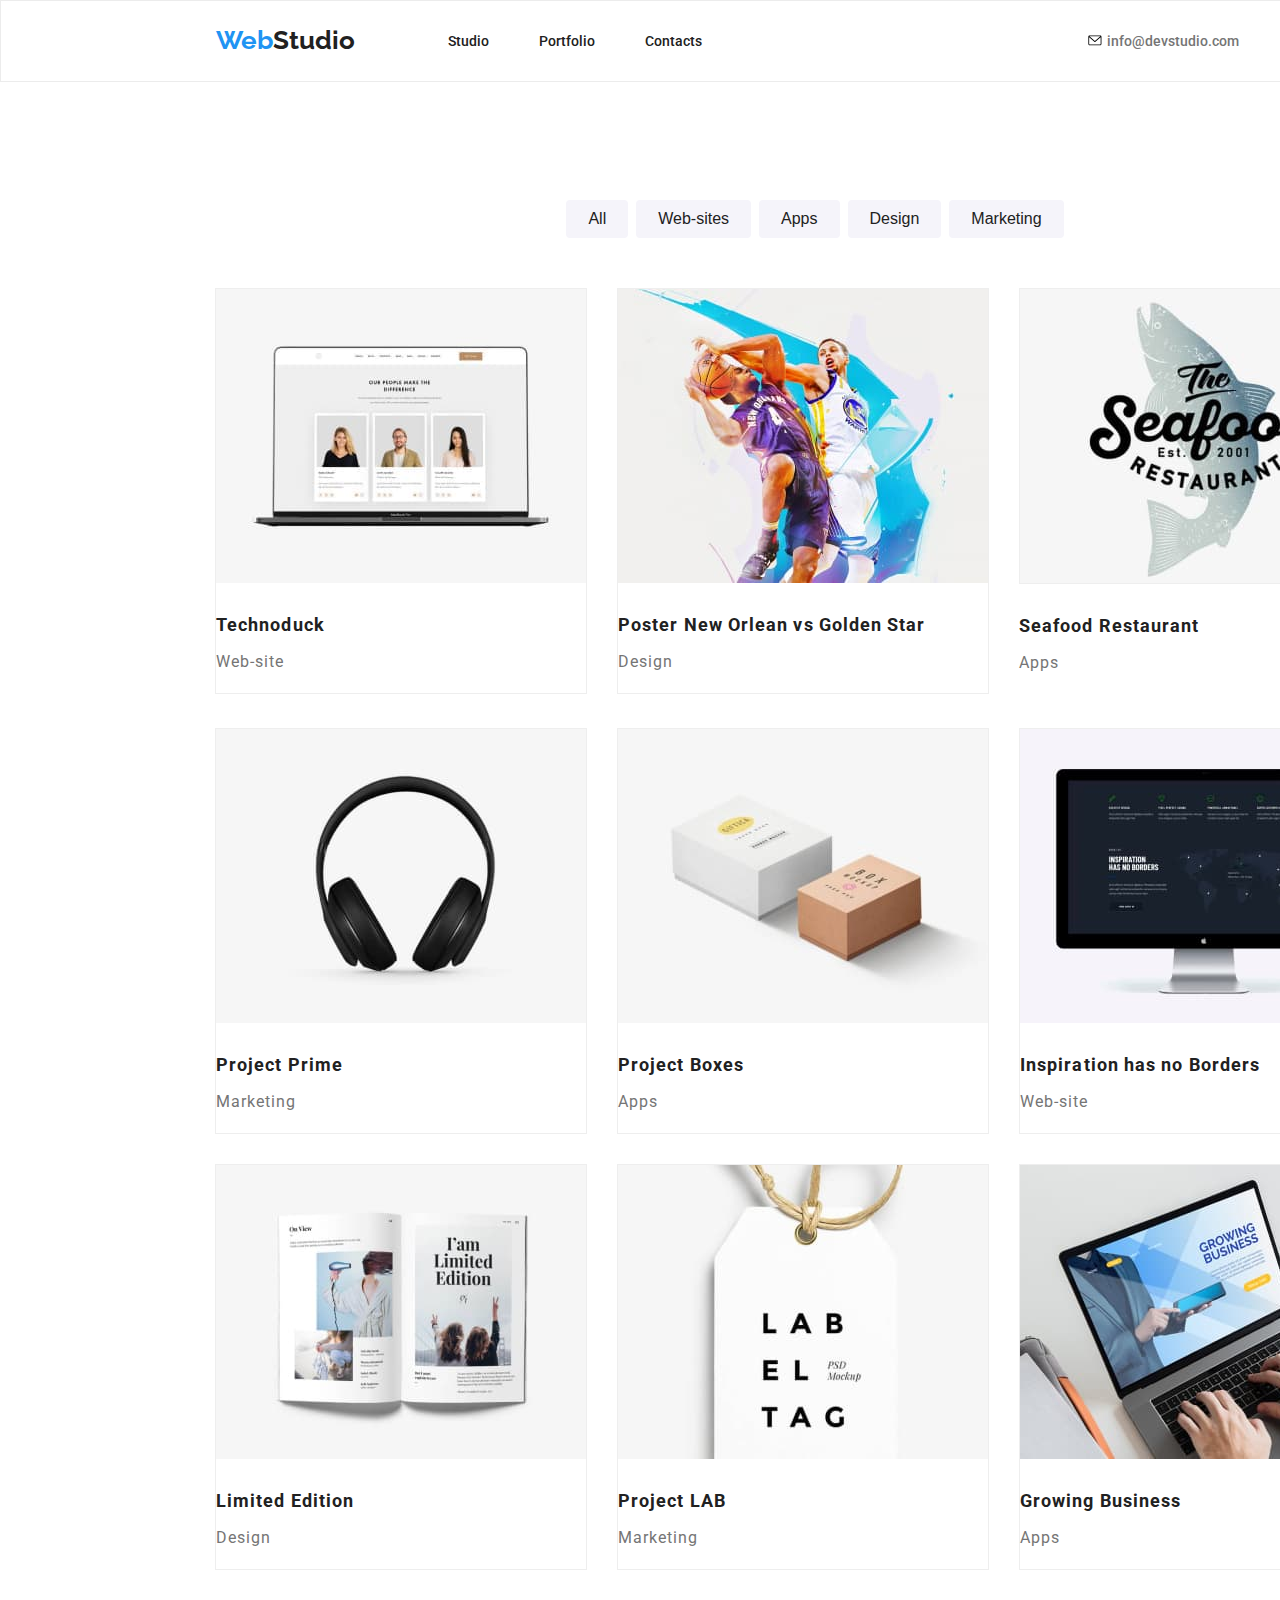
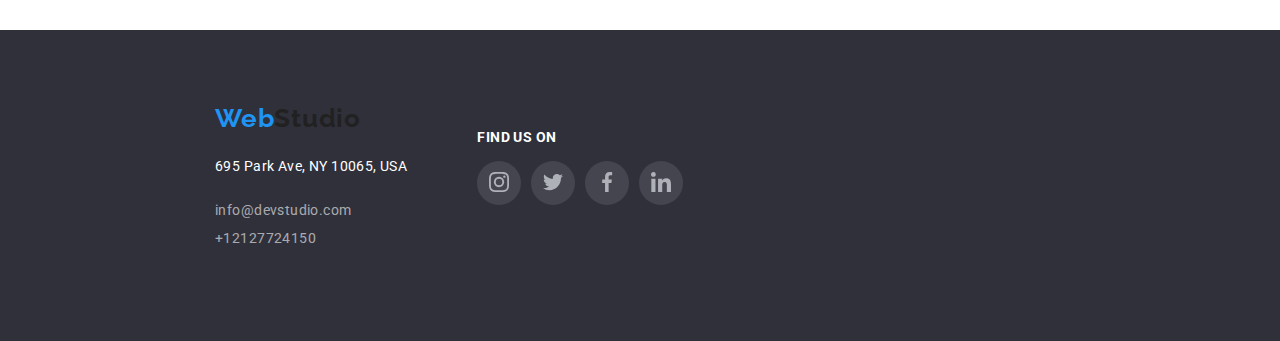
==== portofoliu.html @ 230b3505 "Initial commit" ====
<!DOCTYPE html>
<html lang="en">
  <head>
    <meta charset="UTF-8" />
    <meta name="viewport" content="width=device-width, initial-scale=1.0" />
    <link rel="stylesheet" href="./css/style.css" />
    <link rel="preconnect" href="https://fonts.googleapis.com" />
    <link rel="preconnect" href="https://fonts.gstatic.com" crossorigin />
    <link
      href="https://fonts.googleapis.com/css2?family=Roboto:ital,wght@0,100;0,300;0,400;0,500;0,700;0,900;1,100;1,300;1,400;1,500;1,700;1,900&display=swap"
      rel="stylesheet"
    />
    <link rel="preconnect" href="https://fonts.googleapis.com" />
    <link rel="preconnect" href="https://fonts.gstatic.com" crossorigin />
    <link
      href="https://fonts.googleapis.com/css2?family=Raleway:ital,wght@0,100..900;1,100..900&display=swap"
      rel="stylesheet"
    />

    <title>Document</title>
    <link
      rel="stylesheet"
      href="node_modules/modern-normalize/modern-normalize.css"
    />
  </head>

  <body>
    <!--header section-->
    <header class="header">
      <div class="container">
        <nav class="header__navigation">
          <div class="logo">
            <h3>
              <a href="#">Web<span>Studio</span></a>
            </h3>
          </div>
          <div class="about">
            <ul>
              <li><a class="about__studio" href="index.html">Studio</a></li>
              <li><a href="portofoliu.html">Portfolio</a></li>
              <li><a href="#">Contacts</a></li>
            </ul>
          </div>
        </nav>
        <!--info section-->
        <div>
          <ul class="header__info">
            <li>
              <svg class="icons-header">
                <use href="./images/icons.svg#icon-envelope"></use>
              </svg>
              <a class="header__mail" href="mailto:info@devstudio.com"
                >info@devstudio.com</a
              >
            </li>
            <li>
              <svg class="icons-header">
                <use href="./images/icons.svg#icon-smartphone"></use>
              </svg>
              <a class="header__phone" href="tel:+12127724150">12127724150</a>
            </li>
          </ul>
        </div>
      </div>
    </header>

    <!--buttons section-->

    <main class="portofoliu-main">
      <div class="container">
        <section class="buttons">
          <button type="button">All</button>
          <button type="button">Web-sites</button>
          <button type="button">Apps</button>
          <button type="button">Design</button>
          <button type="button">Marketing</button>
        </section>

        <!--images section-->
        <section class="img">
          <ul class="images">
            <li class="img-list">
              <div class="img-over">
                <div class="overlay">
                  <p>
                    Technoduck is a state-of-the-art coronavirus distribution
                    platform. Companies use this platform for digital espionage
                    and attacks on competitors' secure servers.
                  </p>
                </div>

                <img src="images/Technoduck.jpg" alt="laptop" width="150" />
              </div>
              <h5>Technoduck</h5>
              <h6>Web-site</h6>
            </li>

            <li class="img-list">
              <div class="img-over">
                <div class="overlay">
                  <p>Poster New Orlean vs Golden Star</p>
                </div>
                <img
                  class="box"
                  src="images/Poster-New-Orlean-vs-Golden-Star.jpg"
                  alt="poster"
                  width="150"
                />
              </div>
              <h5>Poster New Orlean vs Golden Star</h5>
              <h6>Design</h6>
            </li>
            <li>
              <div class="img-over">
                <div class="overlay">
                  <p>Seafood Restaurant</p>
                </div>
                <img
                  class="img-list"
                  src="images/Seafood-Restaurant.jpg"
                  alt="seafood-restaurant"
                  width="150"
                />
              </div>
              <h5>Seafood Restaurant</h5>
              <h6>Apps</h6>
            </li>

            <li class="img-list">
              <div class="img-over">
                <div class="overlay">
                  <p>Project Prime</p>
                </div>
                <img
                  src="images/Project-Prime.jpg"
                  alt="ear-phones"
                  width="150"
                />
              </div>
              <h5>Project Prime</h5>
              <h6>Marketing</h6>
            </li>
            <li class="img-list">
              <div class="img-over">
                <div class="overlay">
                  <p>Project Boxes</p>
                </div>
                <img
                  src="images/Project-Boxes.jpg"
                  alt="two-boxex"
                  width="150"
                />
              </div>
              <h5>Project Boxes</h5>
              <h6>Apps</h6>
            </li>
            <li class="img-list">
              <div class="img-over">
                <div class="overlay">
                  <p>Inspiration has no Borders</p>
                </div>
                <img
                  src="images/Inspiration-has-no-Borders.jpg"
                  alt="monitor-pc"
                  width="150"
                />
              </div>
              <h5>Inspiration has no Borders</h5>
              <h6>Web-site</h6>
            </li>

            <li class="img-list">
              <div class="img-over">
                <div class="overlay">
                  <p>Limited Edition</p>
                </div>
                <img src="images/Limited-Edition.jpg" alt="book" width="150" />
              </div>
              <h5>Limited Edition</h5>
              <h6>Design</h6>
            </li>
            <li class="img-list">
              <div class="img-over">
                <div class="overlay">
                  <p>Project LAB</p>
                </div>
                <img src="images/Project-LAB.jpg" alt="book-mark" width="150" />
              </div>
              <h5>Project LAB</h5>
              <h6>Marketing</h6>
            </li>
            <li class="img-list">
              <div class="img-over">
                <div class="overlay">
                  <p>Growing Business</p>
                </div>
                <img
                  src="images/Growing-Business.jpg"
                  alt="laptop-description"
                  width="150"
                />
              </div>
              <h5>Growing Business</h5>
              <h6>Apps</h6>
            </li>
          </ul>
        </section>
      </div>
    </main>

    <!--footer section-->
    <footer class="footer">
      <div class="container">
        <div class="footer1">
          <h3>
            <a class="footer__logo" href="#">Web<span>Studio</span></a>
          </h3>
          <address class="footer__adr">695 Park Ave, NY 10065, USA</address>
          <p class="footer__m">
            <a class="footer__mail" href="mailto:info@devstudio.com"
              >info@devstudio.com</a
            >
          </p>
          <a class="footer__tel" href="tel:+12127724150">+12127724150</a>
        </div>

        <div class="footer2">
          <p class="tittle-footer">FIND US ON</p>
          <ul class="footer-social-icon">
            <li>
              <a href="">
                <svg class="icon-footer">
                  <use href="./images/icons.svg#icon-instagram"></use>
                </svg>
              </a>
            </li>
            <li>
              <a href="">
                <svg class="icon-footer">
                  <use href="./images/icons.svg#icon-twitter"></use>
                </svg>
              </a>
            </li>
            <li>
              <a href="">
                <svg class="icon-footer">
                  <use href="./images/icons.svg#icon-facebook"></use>
                </svg>
              </a>
            </li>
            <li>
              <a href="">
                <svg class="icon-footer">
                  <use href="./images/icons.svg#icon-linkedin"></use>
                </svg>
              </a>
            </li>
          </ul>
        </div>
      </div>
    </footer>
  </body>
</html>
---- css/style.css ----
:root {
  --blue: rgb(32, 148, 243);
  --white: rgba(255, 255, 255, 1);
  --black: rgba(33, 33, 33, 1);
  --light-black: rgba(117, 117, 117, 1);
  --button-color: #f5f4fa;
  --footer-color: rgba(47, 48, 58, 1);
  --another-color: rgba(255, 255, 255, 0.6);
  --button-color: rgba(245, 244, 250, 1);
  --background-img: rgba(47, 48, 58, 0.4);
  --primary-font: 'roboto', sans-serif;
  --secundary-font: 'raleway', sans-serif;
}

* {
  margin: 0;
  padding: 0;
}

html {
  box-sizing: border-box;
}
img {
  max-width: 100%;
  height: auto;
}
body {
  font-family: var(--primary-font);
  color: var(--black);
}

.portofoliu-main {
  width: 1170px;
  height: 1360px;
  padding-bottom: 94px;
  margin-bottom: 94px;
}
html {
  box-sizing: border-box;
}

.container {
  padding: 24px 215px 25px 215px;
  width: 1200px;
  margin-left: auto;
  margin-right: auto;
}
.icons-header {
  width: 16px;
  height: 12px;
  cursor: pointer;
}

.header {
  width: 1600px;
  height: 80px;
  border: 1px solid rgba(236, 236, 236, 1);
}

.header .container {
  display: flex;
  align-items: center;
}
.header__navigation {
  display: flex;
  align-items: center;
}

.about {
  padding-left: 93px;
  padding-right: 385px;
}

.about ul {
  display: flex;
  gap: 50px;
}

li {
  list-style: none;
}
a {
  text-decoration: none;
  color: inherit;
}
.logo a {
  text-decoration: none;
  color: var(--blue);
  font-family: var(--secundary-font);
  font-size: 26px;
}
.logo a span {
  color: var(--black);
}
.about a {
  font-weight: 500;
  font-size: 14px;
  line-height: 16px;
  color: var(--black);
  position: relative;
}

.about a:hover {
  color: var(--blue);
}
.about a::after,
.about a:after {
  content: '';
  height: 4px;
  width: 0;
  border-radius: 2px;
  position: absolute;
  top: 40px;
  left: 0;
  background-color: var(--blue);
  transition-duration: 0.5s;
  transition-property: width;
  margin-top: 5px;
}

.about a:hover::after,
.about a:active::after {
  width: 100%;
}
.about a:focus {
  color: var(--blue);
}
.header__info {
  display: flex;
  gap: 40px;
}
.header__info a {
  color: var(--light-black);
  font-weight: 500;
  font-size: 14px;
  line-height: 16px;
}
.header__info :hover a {
  color: var(--blue);
}

.header__info :hover svg {
  fill: var(--blue);
}
.header__info :focus {
  color: var(--blue);
}

.solution {
  background-color: rgba(47, 48, 58, 1);
  display: flex;
  flex-direction: column;
  align-items: flex-end;
  width: 1600px;
  height: 600px;
  background-image: linear-gradient(
      0deg,
      rgba(47, 48, 58, 0.4),
      rgba(25, 28, 38, 0.8)
    ),
    url(../images/bg-img.jpeg);
  background-position: 30% 35%;
  background-size: cover;
}
.solution__title {
  width: 696px;
  height: 120px;
  color: var(--white);
  font-family: var(--primary-font);
  font-size: 44px;
  font-weight: 900;
  line-height: 60px;
  letter-spacing: 0.06em;
  text-align: center;
  padding: 200px 452px 30px 237px;
}
.hero-section .hero-ul {
  display: flex;
}
.hero-icon {
  width: 70px;
  height: 70px;
  padding-top: 25px;
}
.hi {
  width: 270px;
  height: 120px;
  text-align: center;
  background-color: var(--button-color);
  margin-bottom: 30px;
}
.hero-section {
  width: 1170px;
  height: 251px;
}

.hero-section__text {
  height: 75px;
  width: 270px;
}

.but {
  text-align: center;
}
.button {
  cursor: pointer;
  font-family: var(--primary-font);
  color: var(--white);
  font-size: 16px;
  font-weight: 700;
  line-height: 30px;
  letter-spacing: 0.06em;
  text-align: center;
  background-color: var(--blue);
  border-radius: 4px;
  border: none;
  width: 200px;
  height: 50px;
  margin: 0 700px 200px 485px;
}
.button:hover {
  border: none;
  box-shadow: 0 6px 6px var(--blue);
  color: var(--white);
}
.button:focus {
  box-shadow: 0 6px 6px var(--blue);
}

.hero-section {
  padding-top: 94px;
}

.hero-ul {
  gap: 30px;
}
.hero-section h5 {
  font-size: 14px;
  font-weight: 700;
  line-height: 16.41px;
  letter-spacing: 0.03em;
  text-align: left;
  padding-bottom: 10px;
}
.hero-section p {
  font-size: 14px;
  font-weight: 400;
  line-height: 24px;
  letter-spacing: 0.03em;
  text-align: left;
}
.main h2 {
  font-size: 36px;
  font-weight: 700;
  line-height: 42.19px;
  letter-spacing: 0.03em;
  text-align: center;
}

.what-we-do {
  display: flex;
  padding-bottom: 94px;
}
.thumb {
  position: relative;
  width: 370px;
  height: 294px;
  overflow: hidden;
  box-shadow: 0px 2px 1px -1px rgba(0, 0, 0, 0.2),
    0px 1px 1px 0px rgba(0, 0, 0, 0.14), 0px 1px 3px 0px rgba(0, 0, 0, 0.12);
}

.thumb > .label {
  position: absolute;
  bottom: 0;
  text-align: center;
  font-size: 14px;
  letter-spacing: 0.03em;
  background-color: rgba(47, 48, 58, 0.8);
  color: var(--white);
  width: 370px;
  height: 70px;
  display: flex;
  flex-direction: column;
  justify-content: center;
}
.about-img {
  display: flex;
  gap: 30px;
  padding-top: 50px;
  width: 1170px;
  height: 386px;
}

.the-team {
  background-color: var(--button-color);
  display: flex;
  width: 1600px;
  height: 708px;
  padding-top: 94px;
  margin-top: 94px;
}

.social-icon li {
  text-align: center;
  width: 44px;
  height: 44px;
  margin-top: 16px;
  display: flex;
  flex-direction: column;
  flex-wrap: nowrap;
  justify-content: center;
  border-radius: 50%;
}
.social-icon li:hover {
  stroke: var(--white);
  background-color: var(--blue);
}
.social-icon li:hover svg {
  fill: var(--white);
}

.team-list {
  display: flex;
  gap: 30px;
}
.social-icon {
  display: flex;
  gap: 10px;
}
.team {
  padding-top: 94px;
  padding-bottom: 50px;
}
.team-work {
  display: flex;
  align-items: center;
  flex-direction: column;
  border-bottom: 94px;
  width: 270px;
  height: 428px;
  background-color: var(--white);
  border-bottom-left-radius: 4px;
  border-bottom-right-radius: 4px;
  box-shadow: 0px 2px 1px 0px rgba(0, 0, 0, 0.2),
    0px 1px 1px 0px rgba(0, 0, 0, 0.14), 0px 1px 3px 0px rgba(0, 0, 0, 0.12);
}

.team-icons {
  display: flex;
  gap: 10px;
  justify-content: center;
  margin-top: 30px;
}
.team-icons li {
  background-color: var(--white);
  padding: 12px;
  border-radius: 100px;
}
.team-icons li :hover .icon {
  fill: var(--blue);
}

.what-we-do {
  width: 1170px;
  height: 386px;
  padding-top: 94px;
}
.what-we-do img {
  width: 370px;
  height: 294px;
  top: 1061px;
  left: 215px;
}
.the-team img {
  width: 270px;
  height: 260px;
  top: 1635px;
  left: 215px;
}
.the-team h5 {
  font-size: 16px;
  font-weight: 500;
  line-height: 18.75px;
  letter-spacing: 0.03em;
  padding-top: 30px;
  padding-bottom: 10px;
  text-align: center;
  background-color: var(--white);
  text-align: center;
}
.the-team p {
  font-size: 16px;
  font-weight: 400;
  line-height: 18.75px;
  letter-spacing: 0.03em;
  color: var(--light-black);
  text-align: center;
  background-color: var(--white);
}

.buttons {
  display: flex;
  flex-direction: row;
  justify-content: center;
  padding-top: 94px;
  padding-bottom: 50px;
  gap: 8px;
}
.buttons button {
  cursor: pointer;
  background-color: var(--button-color);
  font-weight: 500;
  font-size: 16px;
  line-height: 26px;
  color: var(--black);
  align-content: center;
  border-radius: 4px;
  border: none;
  padding: 6px 22px;
}

.buttons :hover {
  background-color: var(--blue);
  color: var(--white);
}

.buttons :focus {
  color: var(--white);
  background-color: var(--blue);
  border: none;
}
.images {
  display: flex;
  gap: 30px;
  flex-wrap: wrap;
}
.img-list {
}
.img-over {
  position: relative;
  overflow: hidden;
}
.overlay {
  position: absolute;
  top: 0;
  left: 0;
  width: 100%;
  height: 100%;
  background-color: rgba(33, 150, 243, 0.9);
  transform: translatey(100%);
  transition: transform 250ms ease-in-out;
  transition-timing-function: cubic-bezier(0.4, 0, 0.2, 1);
}
.overlay p {
  width: 322px;
  height: 140px;
  padding: 63px 24px 91px 24px;
  color: var(--white);
  font-size: 18px;
  font-weight: 400;
  line-height: 28px;
  letter-spacing: 0.03em;
  text-align: left;
}
.img-over:hover .overlay {
  transform: translatey(0);
}

.img img {
  width: 370px;
  height: 294px;
}

.img h5 {
  font-weight: 700;
  font-size: 18px;
  line-height: 36px;
  color: var(--black);
  letter-spacing: 0.06em;
  padding-top: 20px;
  padding-bottom: 4px;
}

.img h6 {
  font-weight: 400;
  font-size: 16px;
  line-height: 30px;
  color: var(--light-black);
  letter-spacing: 0.06em;
  padding-bottom: 20px;
}
.img-list {
  width: 370px;
  height: 404px;
  border: 1px solid rgba(238, 238, 238, 1);
}
.images li :hover {
  cursor: pointer;
  box-shadow: 1px 4px 6px 0px rgba(0, 0, 0, 0.16),
    0px 4px 4px 0px rgba(0, 0, 0, 0.06), 0px 1px 1px 0px rgba(0, 0, 0, 0.12);
}

.costumers {
  width: 1170px;
  height: 184px;
  padding-top: 94px;
}
.all-costumers {
  display: flex;
  justify-content: center;
  gap: 30px;
}

.costumers-svg {
  text-align: center;
  width: 170px;
  height: 92px;
  border: 1px solid rgba(175, 177, 184, 1);
  border-radius: 4px;
}
.all-costumers :hover .svg-costumers {
  fill: rgb(32, 148, 243);
  stroke: rgb(32, 148, 243);
}
.all-costumers :hover {
  border-color: var(--blue);
}
.svg-costumers :hover {
  fill: rgb(32, 148, 243);
}

.svg-costumers {
  fill: rgba(175, 177, 184, 1);
  width: 106px;
  height: 60px;
  padding-top: 16px;
  padding-bottom: 16px;
}
.footer {
  width: 1600px;
  height: 251px;
  background-color: var(--footer-color);
  font-family: var(--primary-font);
  font-weight: 400;
  font-size: 14px;
  line-height: 16px;
  letter-spacing: 0.03em;
  padding-top: 60px;
  margin-top: 94px;
}
.footer__adr:hover,
.footer__mail:hover,
.footer__tel:hover {
  color: var(--blue);
}
.footer__adr:focus,
.footer__mail:focus,
.footer__tel:focus {
  color: var(--blue);
}

.footer__logo {
  text-decoration: none;
  font-weight: 700;
  color: var(--blue);
  font-family: var(--secundary-font);
  line-height: 30%;
  font-size: 26px;
  letter-spacing: 0.03em;
}

.footer__logo span {
  color: var(--black);
}
.footer__adr {
  font-style: normal;
  color: var(--white);
  padding-top: 28px;
}

.footer__mail,
.footer__tel {
  color: var(--another-color);
}
.footer__m {
  padding-top: 28px;
  padding-bottom: 12px;
}

.tittle {
  font-family: Roboto;
  font-size: 36px;
  font-weight: 700;
  line-height: 42.19px;
  letter-spacing: 0.03em;
  text-align: center;
  padding-bottom: 50px;
}
.tittle-footer {
  font-family: var(--primary-font);
  font-size: 14px;
  font-weight: 700;
  line-height: 16.41px;
  letter-spacing: 0.03em;
  color: var(--white);
}

.tittle-footer {
  font-family: var(--primary-font);
  font-size: 14px;
  font-weight: 700;
  line-height: 16.41px;
  letter-spacing: 0.03em;
  color: var(--white);
}

.footer .container {
  display: flex;
}
.footer2 {
  width: 206px;
  height: 80px;
  padding-left: 70px;
  padding-top: 15px;
}
.icon-footer {
  fill: rgba(175, 177, 184, 1);
  width: 20px;
  height: 20px;
}
.footer-social-icon {
  display: flex;
  gap: 10px;
}
.footer-social-icon li {
  text-align: center;
  width: 44px;
  height: 44px;
  margin-top: 16px;
  display: flex;
  flex-direction: column;
  flex-wrap: nowrap;
  justify-content: center;
  border-radius: 50%;
  background-color: rgba(255, 255, 255, 0.1);
}
.footer-social-icon li:hover {
  stroke: var(--white);
  background-color: var(--blue);
}

.footer-social-icon li:hover svg {
  fill: var(--white);
}
.footer-social-icon li:hover {
  stroke: var(--white);
  background-color: var(--blue);
}

.footer-social-icon li:hover svg {
  fill: var(--white);
}
.icon {
  fill: rgba(175, 177, 184, 1);
  width: 20px;
  height: 20px;
}

/* Style pentru modal */
.is-hidden {
  opacity: 0;
  visibility: hidden;
  pointer-events: none;
}

[data-modal] {
  height: 100%;
  width: 100%;
  position: fixed;
  top: 0;
  left: 0;
  background-color: rgba(0, 0, 0, 0.5);
}

.is-hidden [data-modal-content] {
  transform: translate(-50%, -50%) scale(0.5);
}

[data-modal-content] {
  width: 528px;
  height: 581px;
  background-color: var(--white);
  position: absolute;
  top: 50%;
  left: 50%;
  transform: translate(-50%, -50%) scale(1);
  transition-duration: 1s;
  padding: 20px;
}

[data-modal-close] {
  position: absolute;
  top: 10px;
  right: 10px;
  border-radius: 50%;
  width: 30px;
  height: 30px;
  border: 1px;
  border-color: rgba(0, 0, 0, 0.1);
}
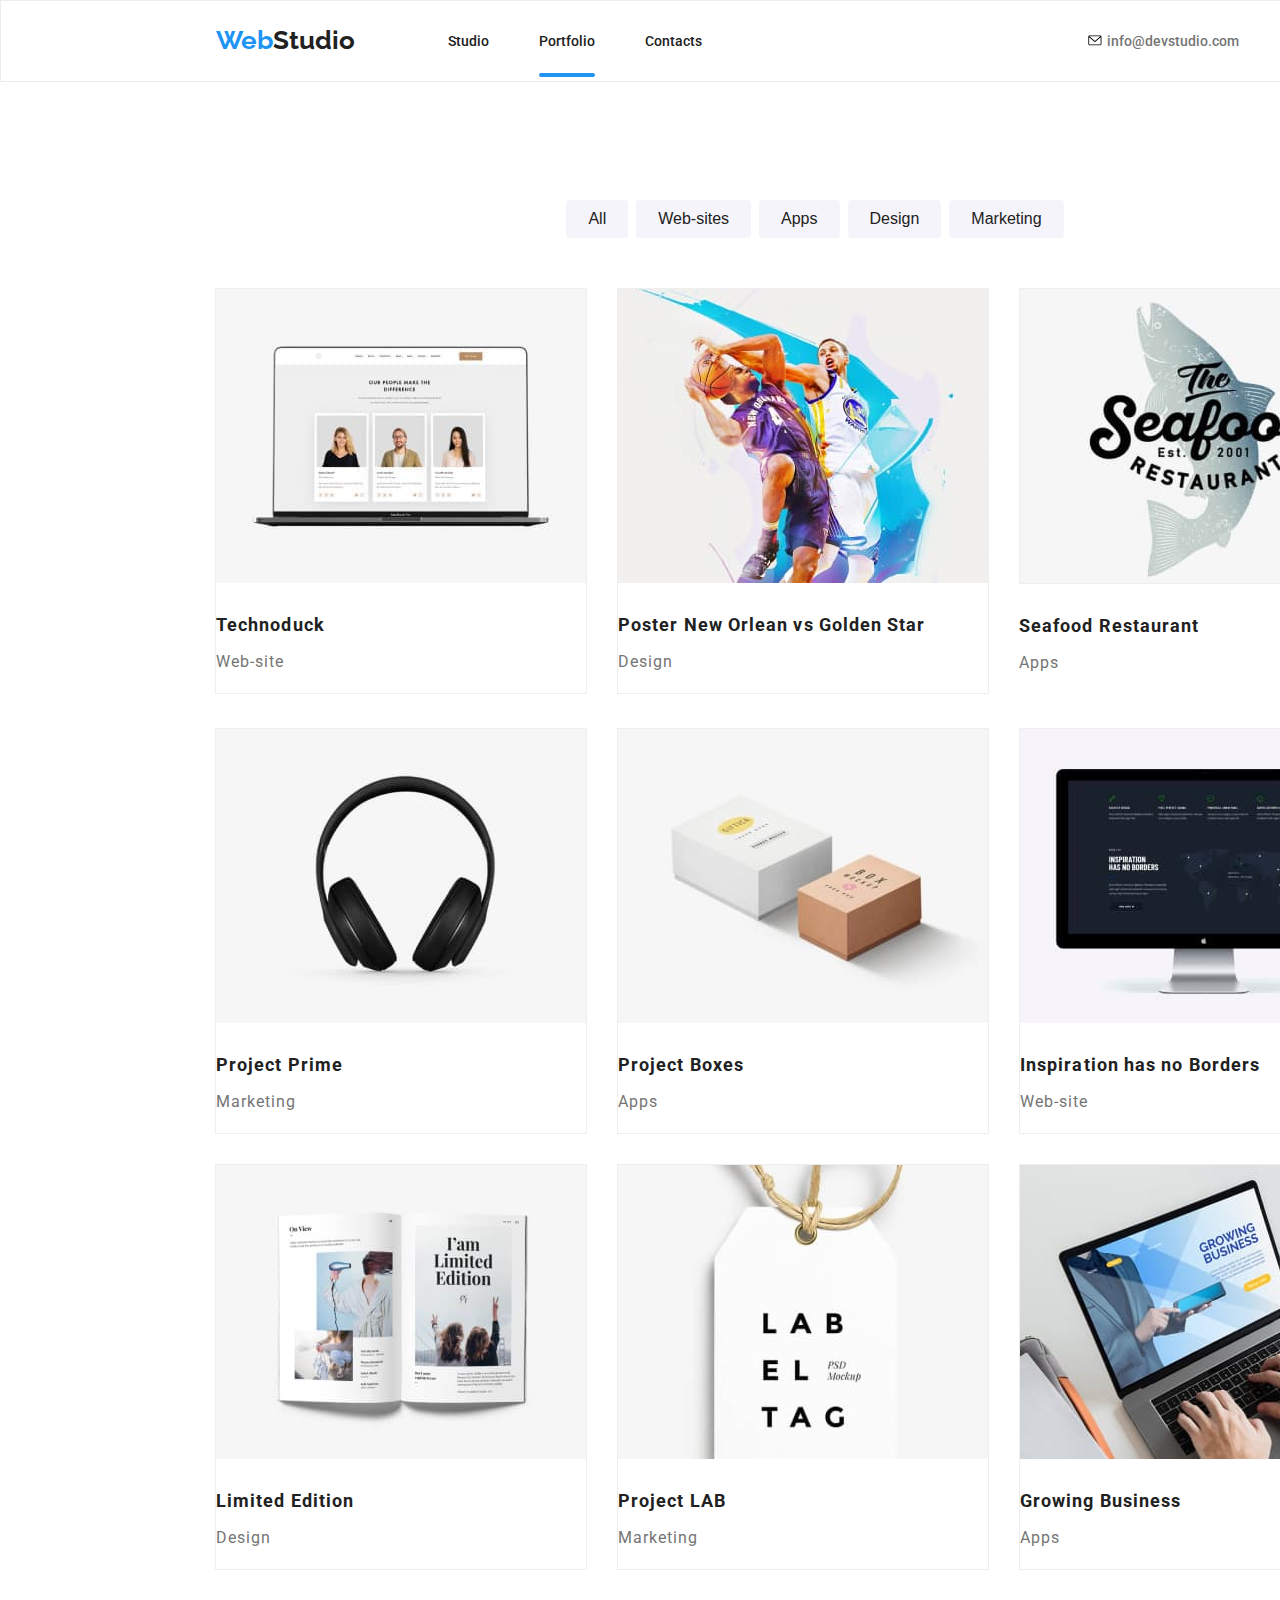
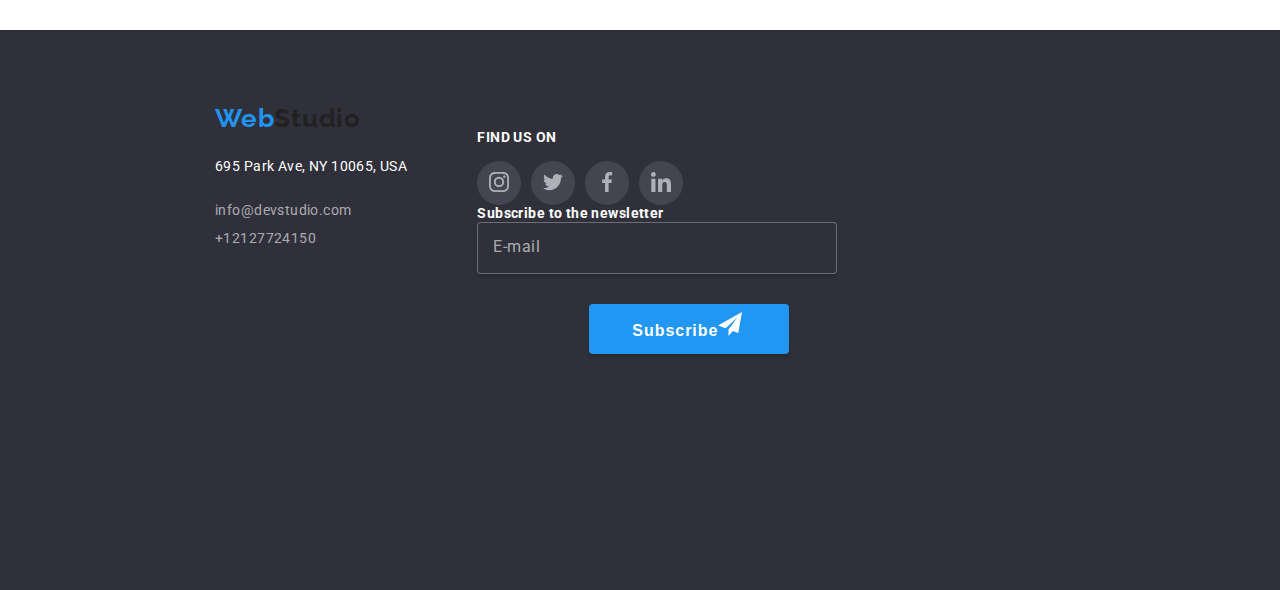
==== commit c93ff635: "the save nr. 2" ====
--- a/portofoliu.html
+++ b/portofoliu.html
@@ -36,8 +36,8 @@
           </div>
           <div class="about">
             <ul>
-              <li><a class="about__studio" href="index.html">Studio</a></li>
-              <li><a href="portofoliu.html">Portfolio</a></li>
+              <li><a href="index.html">Studio</a></li>
+              <li><a class="active" href="portofoliu.html">Portfolio</a></li>
               <li><a href="#">Contacts</a></li>
             </ul>
           </div>
@@ -256,7 +256,20 @@
               </a>
             </li>
           </ul>
-        </div>
+          <h4 class="subscribe-title">Subscribe to the newsletter</h4>
+         
+            <div>
+           <label class="email-footer">
+      <input type="email" name="email" class="footer-email" />
+           <p class="position-mail">E-mail</p>  
+          </label>  
+         </div>
+         <button type="submit" class="footer-btn">Subscribe<svg class="send-icon">
+                      <use href="./images/icons.svg#icon-icon-send"></use>
+                    </svg></button>
+         
+                    
+    </div>
       </div>
     </footer>
   </body>
--- a/css/style.css
+++ b/css/style.css
@@ -103,23 +103,36 @@
 .about a:hover {
   color: var(--blue);
 }
-.about a::after,
-.about a:after {
+.header__navigation .active::after,
+.header__navigation .active::after {
   content: '';
   height: 4px;
-  width: 0;
-  border-radius: 2px;
+  width: 100%;
+  border-radius: 20px;
   position: absolute;
   top: 40px;
   left: 0;
   background-color: var(--blue);
   transition-duration: 0.5s;
   transition-property: width;
-  margin-top: 5px;
-}
-
-.about a:hover::after,
-.about a:active::after {
+}
+
+.header__navigation a::after,
+.header__navigation a:after {
+  content: '';
+  height: 4px;
+  width: 0;
+  border-radius: 20px;
+  position: absolute;
+  top: 40px;
+  left: 0;
+  background-color: var(--blue);
+  transition-duration: 0.5s;
+  transition-property: width;
+}
+
+.header__navigation a:hover::after,
+.header__navigation a:hover::after {
   width: 100%;
 }
 .about a:focus {
@@ -539,7 +552,7 @@
 }
 .footer {
   width: 1600px;
-  height: 251px;
+  height: 500px;
   background-color: var(--footer-color);
   font-family: var(--primary-font);
   font-weight: 400;
@@ -674,6 +687,8 @@
   pointer-events: none;
 }
 
+
+
 [data-modal] {
   height: 100%;
   width: 100%;
@@ -681,6 +696,7 @@
   top: 0;
   left: 0;
   background-color: rgba(0, 0, 0, 0.5);
+  
 }
 
 .is-hidden [data-modal-content] {
@@ -697,15 +713,225 @@
   transform: translate(-50%, -50%) scale(1);
   transition-duration: 1s;
   padding: 20px;
+  border-radius: 4px;
+  box-shadow: 0px 2px 1px 0px rgba(0, 0, 0, 0.2);
+   0px 1px 1px 0px rgba(0, 0, 0, 0.14);
+   0px 1px 3px 0px rgba(0, 0, 0, 0.12);
+
+   
 }
 
 [data-modal-close] {
+  cursor: pointer;
   position: absolute;
-  top: 10px;
-  right: 10px;
+  top: 13px;
+  right: 13px;
   border-radius: 50%;
   width: 30px;
   height: 30px;
   border: 1px;
   border-color: rgba(0, 0, 0, 0.1);
 }
+[data-modal-close]:hover {
+  color: var(--blue);
+}
+.modal-tittle {
+  width: 448px;
+  height: 23px;
+  padding-top: 40px;
+  padding-left: 40px;
+  font-size: 20px;
+  line-height: 23.44px;
+  letter-spacing: 0.03em;
+  text-align: center;
+}
+
+.modal-form {
+  padding-top: 12px;
+  padding-left: 40px;
+  display: flex;
+  flex-direction: column;
+  gap: 10px;
+}
+
+
+.modal-form__comments {
+  width: 448px;
+    height: 120px;
+    padding-left: 10px;
+    border-color: var(--light-black);
+    border-radius: 5px;
+
+}
+
+.modal-form__position {
+  color: var(--light-black);
+  display: flex;
+  flex-direction: column;
+  gap: 4px;
+  font-weight: 400px;
+  size: 12px;
+  line-height: 14.06px;
+  letter-spacing: 0.01em;
+  position: relative;
+  
+    
+}
+
+.modal-form__position svg {
+  position: absolute;
+  top: 29px;
+  padding-left: 12px;
+}
+.modal-form__input {
+  outline: none;
+  width: 418px;
+  height: 40px;
+  padding-left: 38px;
+  border: 1px solid var(--light-black);
+  border-radius: 5px;
+  cursor: pointer;
+  
+}
+
+.modal-form__checked {
+  display: flex;
+  flex-direction: row;
+ align-items:center;
+ font-size: 14px;
+ font-weight: 400;
+  letter-spacing: 0.03em;
+  line-height: 24px;
+  text-align: left;
+  padding-left: 13px;
+
+}
+
+.modal-form__input:hover,
+.modal-form__input:focus,
+.modal-form__comments:hover,
+.modal-form__comments:focus {
+  border-color: var(--blue);
+
+}
+.modal-form__input:focus {
+  border-color: var(--blue);
+}
+.modal-form__position :focus+svg,
+.modal-form__position :hover+svg 
+ {
+  fill: var(--blue);
+  
+}
+.modal-form__comments {
+  padding-top: 12px;
+  cursor: pointer;
+  outline: none;
+}
+
+.modal-form__terms {
+  width: 16px;
+  height: 15px;
+  border: 0.2px solid rgba(255, 255, 255, 1);
+  
+}
+
+.modal-form__btn {
+  margin: 30px 108px 40px 112px;
+    font-size: 16px;
+    font-weight: 700;
+    line-height: 30px;
+    letter-spacing: 0.06em;
+    text-align: center;
+  color: var(--white);
+  background-color:rgba(33, 150, 243, 1);
+  width: 200px;
+    height: 50px;
+    gap: 0px;
+    border-radius: 4px 0px 0px 0px;
+    opacity: 0px;
+    border: none;
+    border-radius: 4px;
+    box-shadow: 0px 4px 4px 0px rgba(0, 0, 0, 0.15);
+    cursor: pointer;
+   
+}
+.modal-form__btn:hover {
+  
+  width: 201px;
+    height: 51px;
+}
+.condition {
+  color: rgba(33, 150, 243, 1);
+  text-decoration: underline;
+  
+}
+
+.modal-icon {
+  width: 18px;
+  height: 18px; 
+}
+
+.subscribe-title {
+  color: var(--white);
+  font-family: Roboto;
+    font-size: 14px;
+    font-weight: 700;
+    line-height: 16.41px;
+    letter-spacing: 0.03em;
+    text-align: left;
+}
+.email-footer {
+  position: relative;
+ 
+}
+.footer-email {
+  background: var(--footer-color);
+  width: 358px;
+    height: 50px;
+    top: 1736px;
+    left: 815px;
+    gap: 0px;
+    border-radius: 4px;
+    box-shadow: 0px 4px 4px 0px rgba(0, 0, 0, 0.15);
+    border: 1px solid rgba(255, 255, 255, 0.3)
+}
+.position-mail {
+  position: absolute;
+  top: -2px;
+  padding-left: 16px;
+  font-family: Roboto;
+    font-size: 16px;
+    font-weight: 400;
+    line-height: 20px;
+    letter-spacing: 0.03em;
+    text-align: left;
+    color: rgba(255, 255, 255, 0.6);
+}
+.footer-btn {
+    margin: 30px 108px 40px 112px;
+      font-size: 16px;
+      font-weight: 700;
+      line-height: 30px;
+      letter-spacing: 0.06em;
+      text-align: left;
+      color: var(--white);
+      background-color: rgba(33, 150, 243, 1);
+      width: 200px;
+      height: 50px;
+      border-radius: 4px 0px 0px 0px;
+      border: none;
+      border-radius: 4px;
+      box-shadow: 0px 4px 4px 0px rgba(0, 0, 0, 0.15);
+      padding-left: 43px;
+      cursor: pointer;
+    
+}
+.send-icon {
+  fill: white;
+  width: 24px;
+  height: 24px;
+
+
+}
+
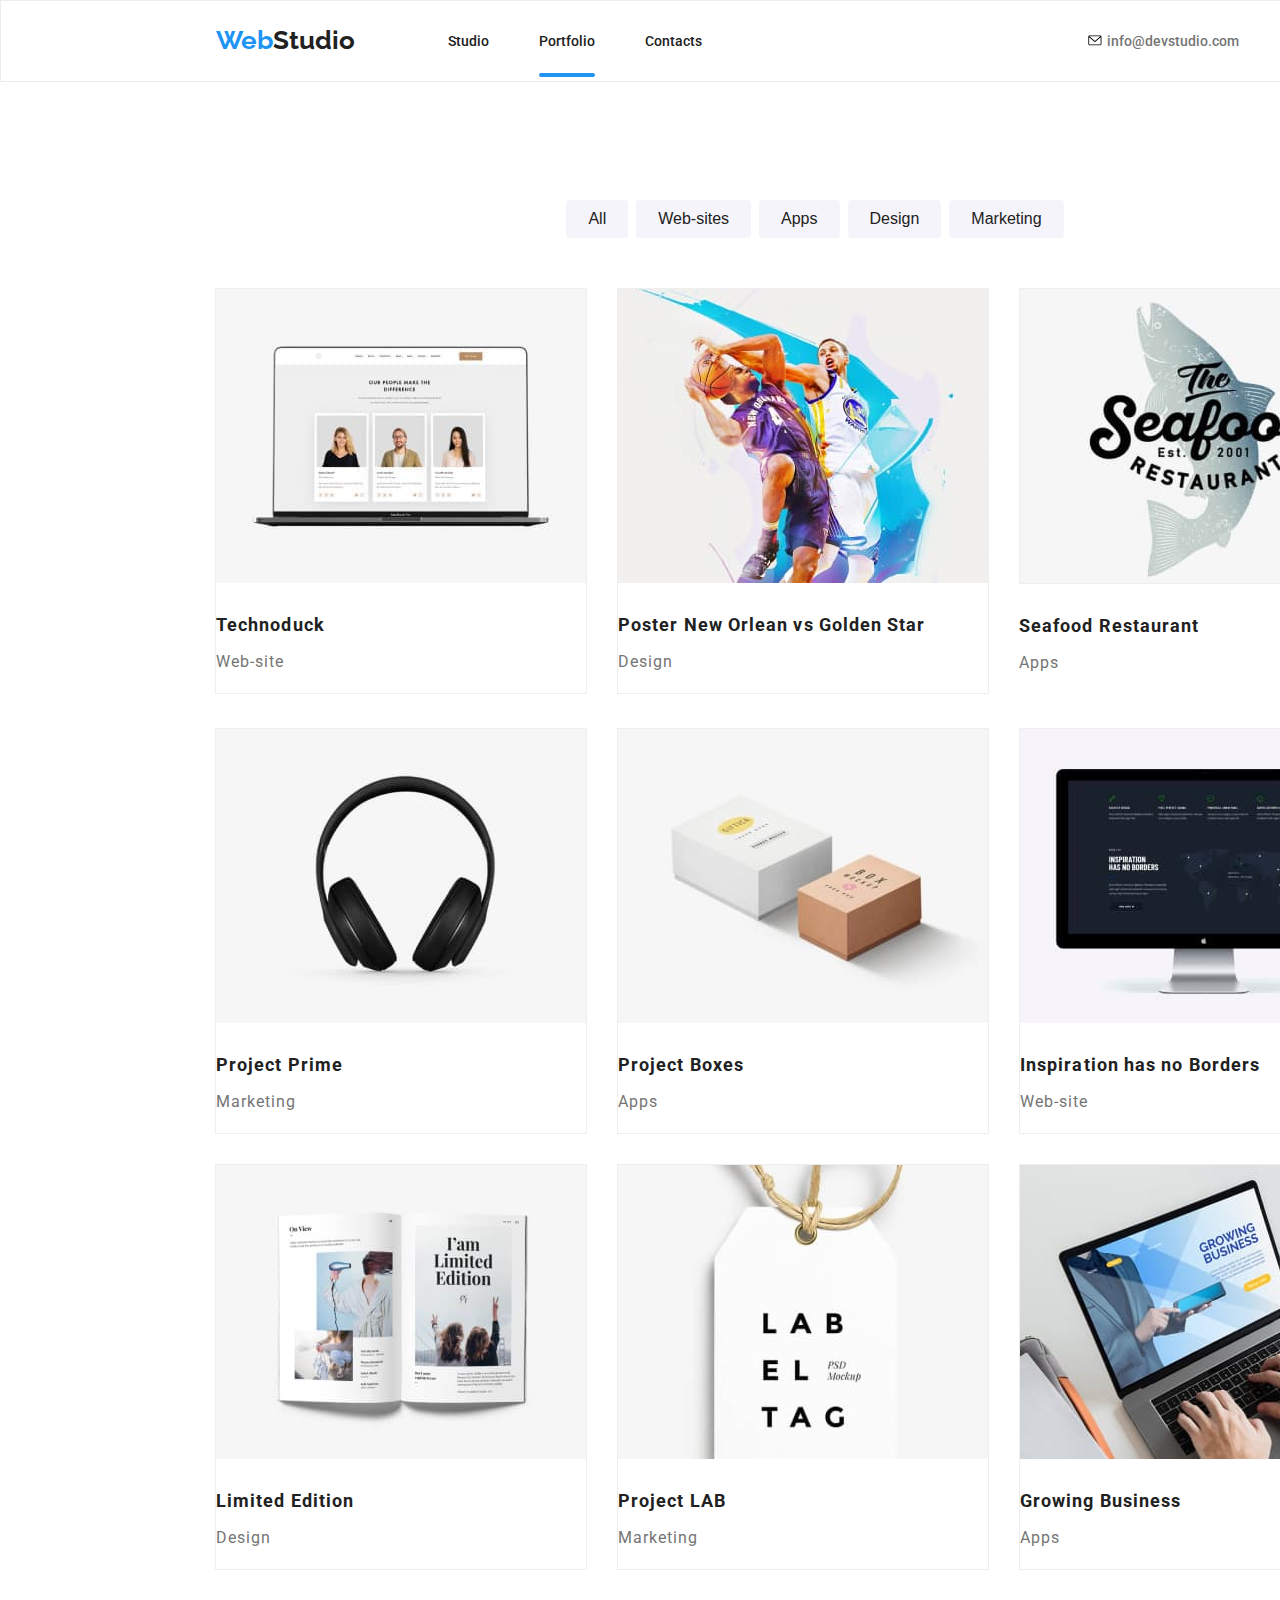
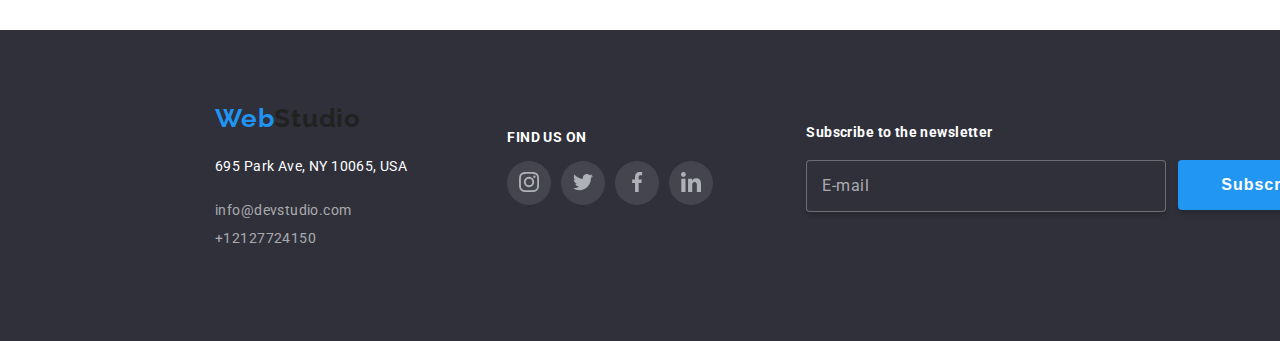
==== commit b2114785: "the save nr3" ====
--- a/portofoliu.html
+++ b/portofoliu.html
@@ -256,20 +256,26 @@
               </a>
             </li>
           </ul>
-          <h4 class="subscribe-title">Subscribe to the newsletter</h4>
+           </div>
+          
          
-            <div>
+         <div class="footer3">
+         
+            <div class="footer-div">
+               <h4 class="subscribe-title">Subscribe to the newsletter</h4>
            <label class="email-footer">
       <input type="email" name="email" class="footer-email" />
            <p class="position-mail">E-mail</p>  
           </label>  
-         </div>
-         <button type="submit" class="footer-btn">Subscribe<svg class="send-icon">
+           </div>
+      
+        <button type="submit" class="footer-btn">Subscribe <svg class="send-icon">
                       <use href="./images/icons.svg#icon-icon-send"></use>
                     </svg></button>
          
-                    
-    </div>
+          
+                   
+    
       </div>
     </footer>
   </body>
--- a/css/style.css
+++ b/css/style.css
@@ -552,7 +552,7 @@
 }
 .footer {
   width: 1600px;
-  height: 500px;
+  height: 251px;
   background-color: var(--footer-color);
   font-family: var(--primary-font);
   font-weight: 400;
@@ -634,7 +634,7 @@
 .footer2 {
   width: 206px;
   height: 80px;
-  padding-left: 70px;
+  padding-left: 100px;
   padding-top: 15px;
 }
 .icon-footer {
@@ -674,6 +674,92 @@
 .footer-social-icon li:hover svg {
   fill: var(--white);
 }
+
+.email-footer {
+  position: relative;
+}
+
+.footer-email {
+  background: var(--footer-color);
+  width: 358px;
+  height: 50px;
+  top: 1736px;
+  left: 815px;
+  gap: 0px;
+  border-radius: 4px;
+  box-shadow: 0px 4px 4px 0px rgba(0, 0, 0, 0.15);
+  border: 1px solid rgba(255, 255, 255, 0.3);
+}
+
+.subscribe-title {
+  color: var(--white);
+  font-family: Roboto;
+  font-size: 14px;
+  font-weight: 700;
+  line-height: 16.41px;
+  letter-spacing: 0.03em;
+  text-align: left;
+  padding-bottom: 20px;
+}
+
+.position-mail {
+  position: absolute;
+  top: -2px;
+  padding-left: 16px;
+  font-family: Roboto;
+  font-size: 16px;
+  font-weight: 400;
+  line-height: 20px;
+  letter-spacing: 0.03em;
+  text-align: left;
+  color: rgba(255, 255, 255, 0.6);
+}
+
+.footer2 .footer3 {
+  display: flex;
+}
+
+.footer-div .btn-footer {
+  display: flex;
+}
+
+.footer3 {
+  padding-left: 93px;
+  padding-top: 10px;
+  display: flex;
+}
+
+.footer-btn {
+  margin-top: 36px;
+  margin-left: 12px;
+  font-size: 16px;
+  font-weight: 700;
+  line-height: 30px;
+  letter-spacing: 0.06em;
+  text-align: left;
+  color: var(--white);
+  background-color: rgba(33, 150, 243, 1);
+  width: 200px;
+  height: 50px;
+  border: none;
+  border-radius: 4px;
+  box-shadow: 0px 4px 4px 0px rgba(0, 0, 0, 0.15);
+  padding-left: 43px;
+  cursor: pointer;
+  position: relative;
+}
+.footer-btn:hover {
+  background-color: rgba(39, 170, 247, 1);
+}
+.send-icon {
+  fill: white;
+  width: 24px;
+  height: 24px;
+  position: absolute;
+  padding-top: 3px;
+  padding-left: 25px;
+}
+
 .icon {
   fill: rgba(175, 177, 184, 1);
   width: 20px;
@@ -686,8 +772,6 @@
   visibility: hidden;
   pointer-events: none;
 }
-
-
 
 [data-modal] {
   height: 100%;
@@ -696,7 +780,6 @@
   top: 0;
   left: 0;
   background-color: rgba(0, 0, 0, 0.5);
-  
 }
 
 .is-hidden [data-modal-content] {
@@ -714,11 +797,8 @@
   transition-duration: 1s;
   padding: 20px;
   border-radius: 4px;
-  box-shadow: 0px 2px 1px 0px rgba(0, 0, 0, 0.2);
-   0px 1px 1px 0px rgba(0, 0, 0, 0.14);
-   0px 1px 3px 0px rgba(0, 0, 0, 0.12);
-
-   
+  box-shadow: 0px 2px 1px 0px rgba(0, 0, 0, 0.2),
+    0px 1px 1px 0px rgba(0, 0, 0, 0.14), 0px 1px 3px 0px rgba(0, 0, 0, 0.12);
 }
 
 [data-modal-close] {
@@ -754,14 +834,12 @@
   gap: 10px;
 }
 
-
 .modal-form__comments {
   width: 448px;
-    height: 120px;
-    padding-left: 10px;
-    border-color: var(--light-black);
-    border-radius: 5px;
-
+  height: 120px;
+  padding-left: 10px;
+  border-color: var(--light-black);
+  border-radius: 5px;
 }
 
 .modal-form__position {
@@ -769,13 +847,11 @@
   display: flex;
   flex-direction: column;
   gap: 4px;
-  font-weight: 400px;
-  size: 12px;
+  font-weight: 400;
+  font-size: 12px;
   line-height: 14.06px;
   letter-spacing: 0.01em;
   position: relative;
-  
-    
 }
 
 .modal-form__position svg {
@@ -791,20 +867,18 @@
   border: 1px solid var(--light-black);
   border-radius: 5px;
   cursor: pointer;
-  
 }
 
 .modal-form__checked {
   display: flex;
   flex-direction: row;
- align-items:center;
- font-size: 14px;
- font-weight: 400;
+  align-items: center;
+  font-size: 14px;
+  font-weight: 400;
   letter-spacing: 0.03em;
   line-height: 24px;
   text-align: left;
   padding-left: 13px;
-
 }
 
 .modal-form__input:hover,
@@ -812,16 +886,13 @@
 .modal-form__comments:hover,
 .modal-form__comments:focus {
   border-color: var(--blue);
-
 }
 .modal-form__input:focus {
   border-color: var(--blue);
 }
-.modal-form__position :focus+svg,
-.modal-form__position :hover+svg 
- {
+.modal-form__position :focus + svg,
+.modal-form__position :hover + svg {
   fill: var(--blue);
-  
 }
 .modal-form__comments {
   padding-top: 12px;
@@ -833,105 +904,36 @@
   width: 16px;
   height: 15px;
   border: 0.2px solid rgba(255, 255, 255, 1);
-  
 }
 
 .modal-form__btn {
   margin: 30px 108px 40px 112px;
-    font-size: 16px;
-    font-weight: 700;
-    line-height: 30px;
-    letter-spacing: 0.06em;
-    text-align: center;
-  color: var(--white);
-  background-color:rgba(33, 150, 243, 1);
+  font-size: 16px;
+  font-weight: 700;
+  line-height: 30px;
+  letter-spacing: 0.06em;
+  text-align: center;
+  color: var(--white);
+  background-color: rgba(33, 150, 243, 1);
   width: 200px;
-    height: 50px;
-    gap: 0px;
-    border-radius: 4px 0px 0px 0px;
-    opacity: 0px;
-    border: none;
-    border-radius: 4px;
-    box-shadow: 0px 4px 4px 0px rgba(0, 0, 0, 0.15);
-    cursor: pointer;
-   
+  height: 50px;
+  gap: 0px;
+  border-radius: 4px 0px 0px 0px;
+  border: none;
+  border-radius: 4px;
+  box-shadow: 0px 4px 4px 0px rgba(0, 0, 0, 0.15);
+  cursor: pointer;
 }
 .modal-form__btn:hover {
-  
   width: 201px;
-    height: 51px;
+  height: 51px;
 }
 .condition {
   color: rgba(33, 150, 243, 1);
   text-decoration: underline;
-  
 }
 
 .modal-icon {
   width: 18px;
-  height: 18px; 
-}
-
-.subscribe-title {
-  color: var(--white);
-  font-family: Roboto;
-    font-size: 14px;
-    font-weight: 700;
-    line-height: 16.41px;
-    letter-spacing: 0.03em;
-    text-align: left;
-}
-.email-footer {
-  position: relative;
- 
-}
-.footer-email {
-  background: var(--footer-color);
-  width: 358px;
-    height: 50px;
-    top: 1736px;
-    left: 815px;
-    gap: 0px;
-    border-radius: 4px;
-    box-shadow: 0px 4px 4px 0px rgba(0, 0, 0, 0.15);
-    border: 1px solid rgba(255, 255, 255, 0.3)
-}
-.position-mail {
-  position: absolute;
-  top: -2px;
-  padding-left: 16px;
-  font-family: Roboto;
-    font-size: 16px;
-    font-weight: 400;
-    line-height: 20px;
-    letter-spacing: 0.03em;
-    text-align: left;
-    color: rgba(255, 255, 255, 0.6);
-}
-.footer-btn {
-    margin: 30px 108px 40px 112px;
-      font-size: 16px;
-      font-weight: 700;
-      line-height: 30px;
-      letter-spacing: 0.06em;
-      text-align: left;
-      color: var(--white);
-      background-color: rgba(33, 150, 243, 1);
-      width: 200px;
-      height: 50px;
-      border-radius: 4px 0px 0px 0px;
-      border: none;
-      border-radius: 4px;
-      box-shadow: 0px 4px 4px 0px rgba(0, 0, 0, 0.15);
-      padding-left: 43px;
-      cursor: pointer;
-    
-}
-.send-icon {
-  fill: white;
-  width: 24px;
-  height: 24px;
-
-
-}
-
+  height: 18px;
+}
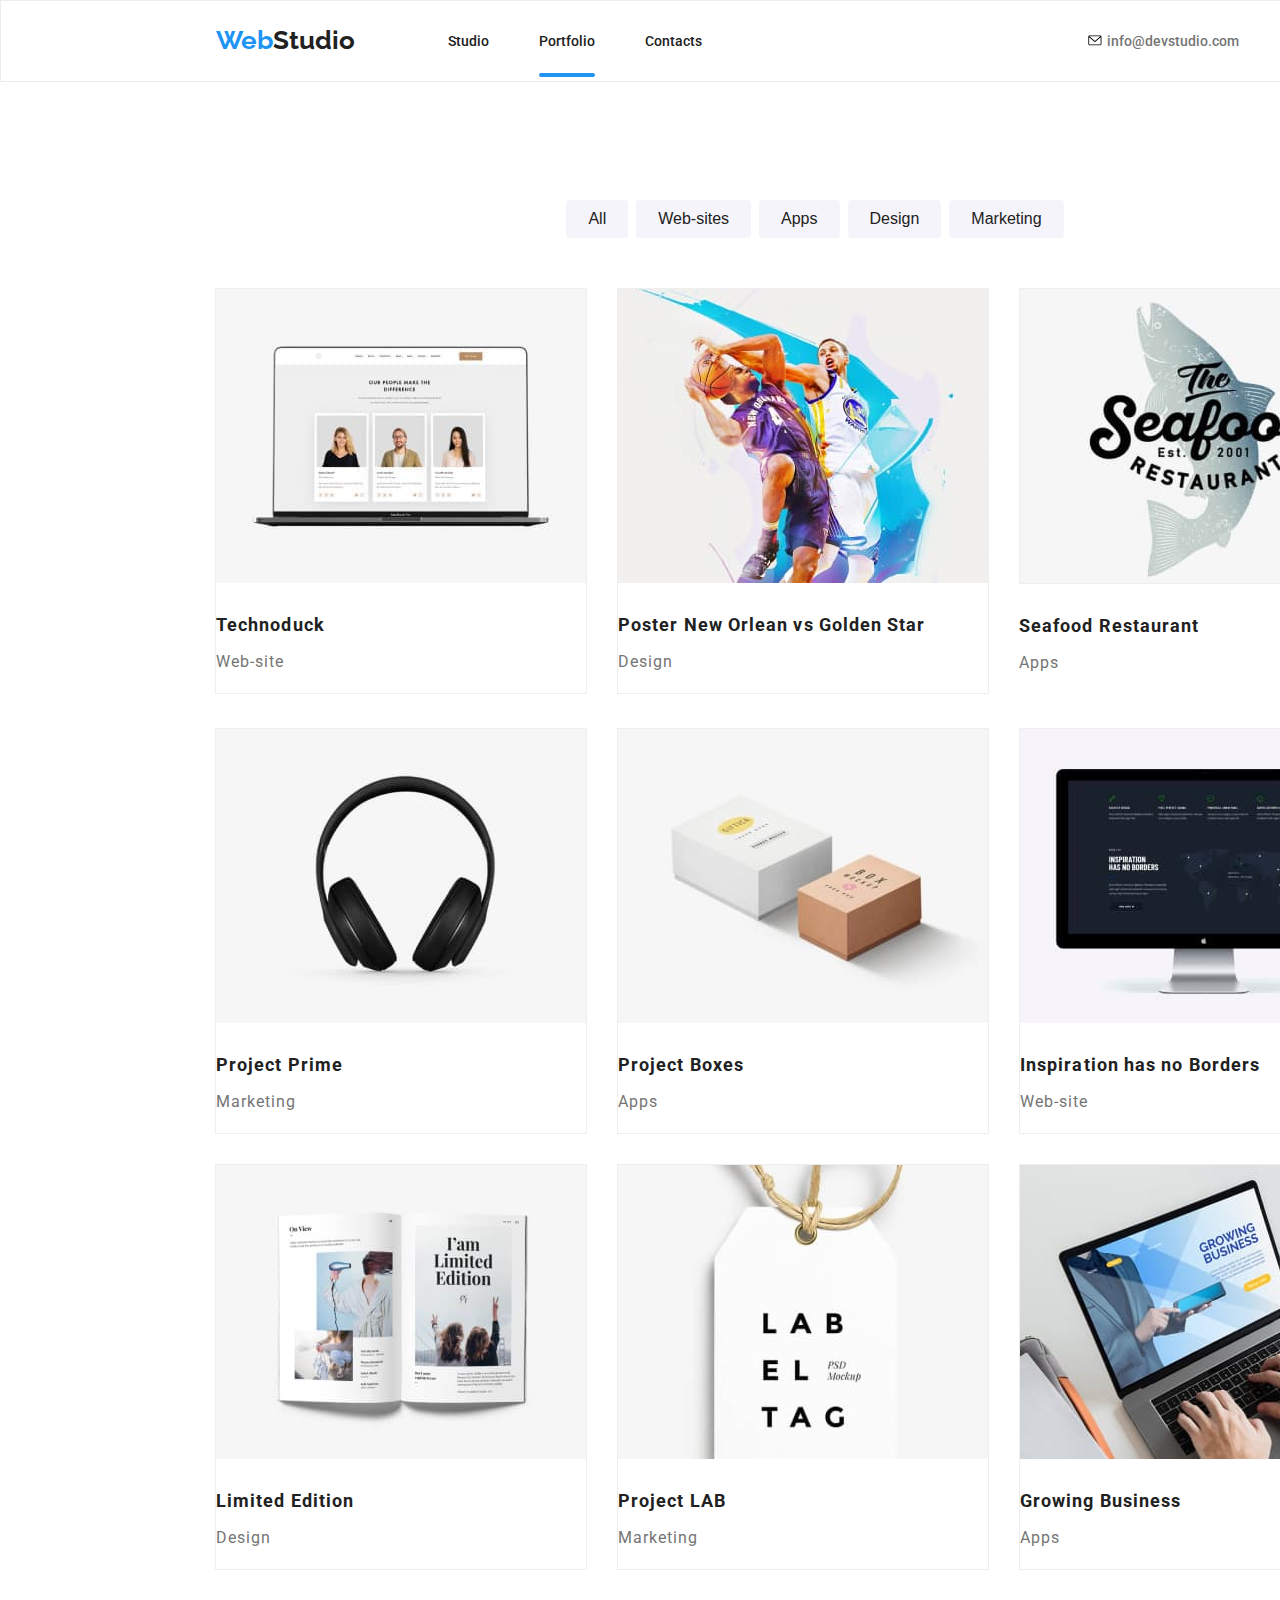
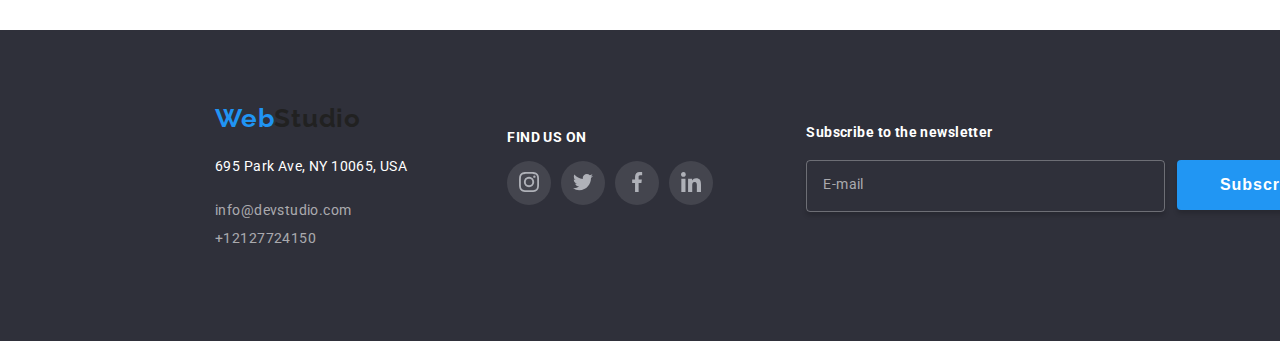
==== commit 31424657: "the last update" ====
--- a/portofoliu.html
+++ b/portofoliu.html
@@ -256,26 +256,25 @@
               </a>
             </li>
           </ul>
-           </div>
-          
-         
-         <div class="footer3">
-         
-            <div class="footer-div">
-               <h4 class="subscribe-title">Subscribe to the newsletter</h4>
-           <label class="email-footer">
-      <input type="email" name="email" class="footer-email" />
-           <p class="position-mail">E-mail</p>  
-          </label>  
-           </div>
-      
-        <button type="submit" class="footer-btn">Subscribe <svg class="send-icon">
-                      <use href="./images/icons.svg#icon-icon-send"></use>
-                    </svg></button>
-         
-          
-                   
-    
+        </div>
+        <div class="footer3">
+          <div class="footer-div">
+            <h4 class="subscribe-title">Subscribe to the newsletter</h4>
+            <div class="test">
+              <div class="full-input">
+                <label class="mail-label">E-mail</label>
+                <input class="mail-input" type="email" name="email" />
+              </div>
+
+              <button type="submit" class="footer-btn">
+                Subscribe
+                <svg class="send-icon">
+                  <use href="./images/icons.svg#icon-icon-send"></use>
+                </svg>
+              </button>
+            </div>
+          </div>
+        </div>
       </div>
     </footer>
   </body>
--- a/css/style.css
+++ b/css/style.css
@@ -675,63 +675,73 @@
   fill: var(--white);
 }
 
-.email-footer {
-  position: relative;
-}
-
-.footer-email {
-  background: var(--footer-color);
+.footer2 .footer3 {
+  display: flex;
+}
+
+.footer-div {
+  width: 570px;
+  height: 86px;
+}
+
+.footer-div .btn-footer {
+  display: flex;
+}
+
+.footer3 {
+  padding-left: 93px;
+  padding-top: 10px;
+}
+.test {
+  display: flex;
+  gap: 12px;
+}
+
+.subscribe-title {
+  color: var(--white);
+  font-family: Roboto;
+  font-size: 14px;
+  font-weight: 700;
+  line-height: 16.41px;
+  letter-spacing: 0.03em;
+  text-align: left;
+  padding-bottom: 20px;
+}
+
+.form-wrapper {
+  margin: 10px;
+}
+
+.full-input {
+  display: inline-block;
+
+  border: 1px solid rgba(255, 255, 255, 0.3);
   width: 358px;
   height: 50px;
-  top: 1736px;
-  left: 815px;
-  gap: 0px;
+  box-shadow: 0px 4px 4px 0px rgba(0, 0, 0, 0.15);
   border-radius: 4px;
-  box-shadow: 0px 4px 4px 0px rgba(0, 0, 0, 0.15);
-  border: 1px solid rgba(255, 255, 255, 0.3);
-}
-
-.subscribe-title {
-  color: var(--white);
-  font-family: Roboto;
-  font-size: 14px;
-  font-weight: 700;
-  line-height: 16.41px;
-  letter-spacing: 0.03em;
-  text-align: left;
-  padding-bottom: 20px;
-}
-
-.position-mail {
-  position: absolute;
-  top: -2px;
-  padding-left: 16px;
-  font-family: Roboto;
+}
+.mail-input {
+  color: rgba(255, 255, 255, 0.6);
+  width: 290px;
+  outline: none;
+  border: none;
+  display: inline-block;
   font-size: 16px;
   font-weight: 400;
   line-height: 20px;
   letter-spacing: 0.03em;
-  text-align: left;
+  background: rgba(47, 48, 58, 1);
+  padding: 0px;
+}
+
+.mail-label {
+  display: inline-block;
   color: rgba(255, 255, 255, 0.6);
-}
-
-.footer2 .footer3 {
-  display: flex;
-}
-
-.footer-div .btn-footer {
-  display: flex;
-}
-
-.footer3 {
-  padding-left: 93px;
-  padding-top: 10px;
-  display: flex;
+  padding: 15px 0px 15px 16px;
 }
 
 .footer-btn {
-  margin-top: 36px;
-  margin-left: 12px;
   font-size: 16px;
   font-weight: 700;
   line-height: 30px;
@@ -746,11 +756,11 @@
   box-shadow: 0px 4px 4px 0px rgba(0, 0, 0, 0.15);
   padding-left: 43px;
   cursor: pointer;
-  position: relative;
 }
 .footer-btn:hover {
   background-color: rgba(39, 170, 247, 1);
 }
+
 .send-icon {
   fill: white;
   width: 24px;
